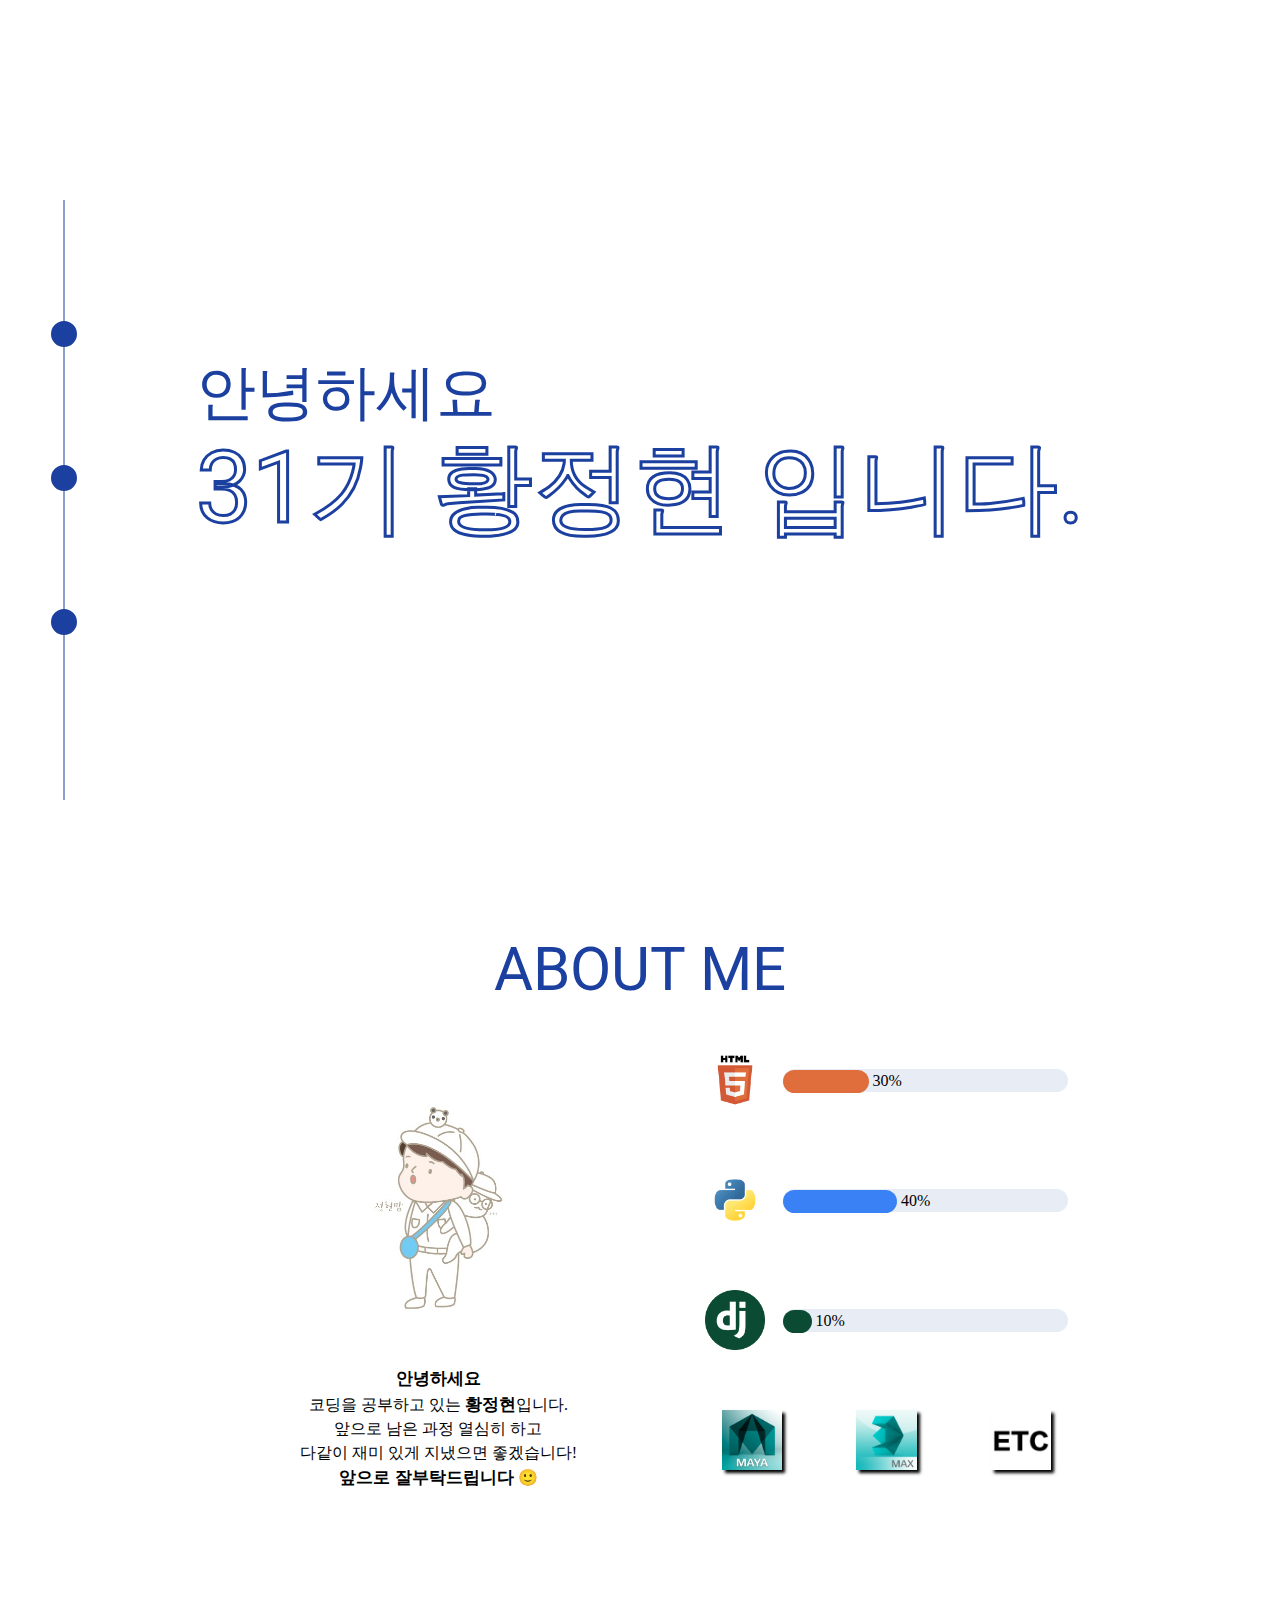
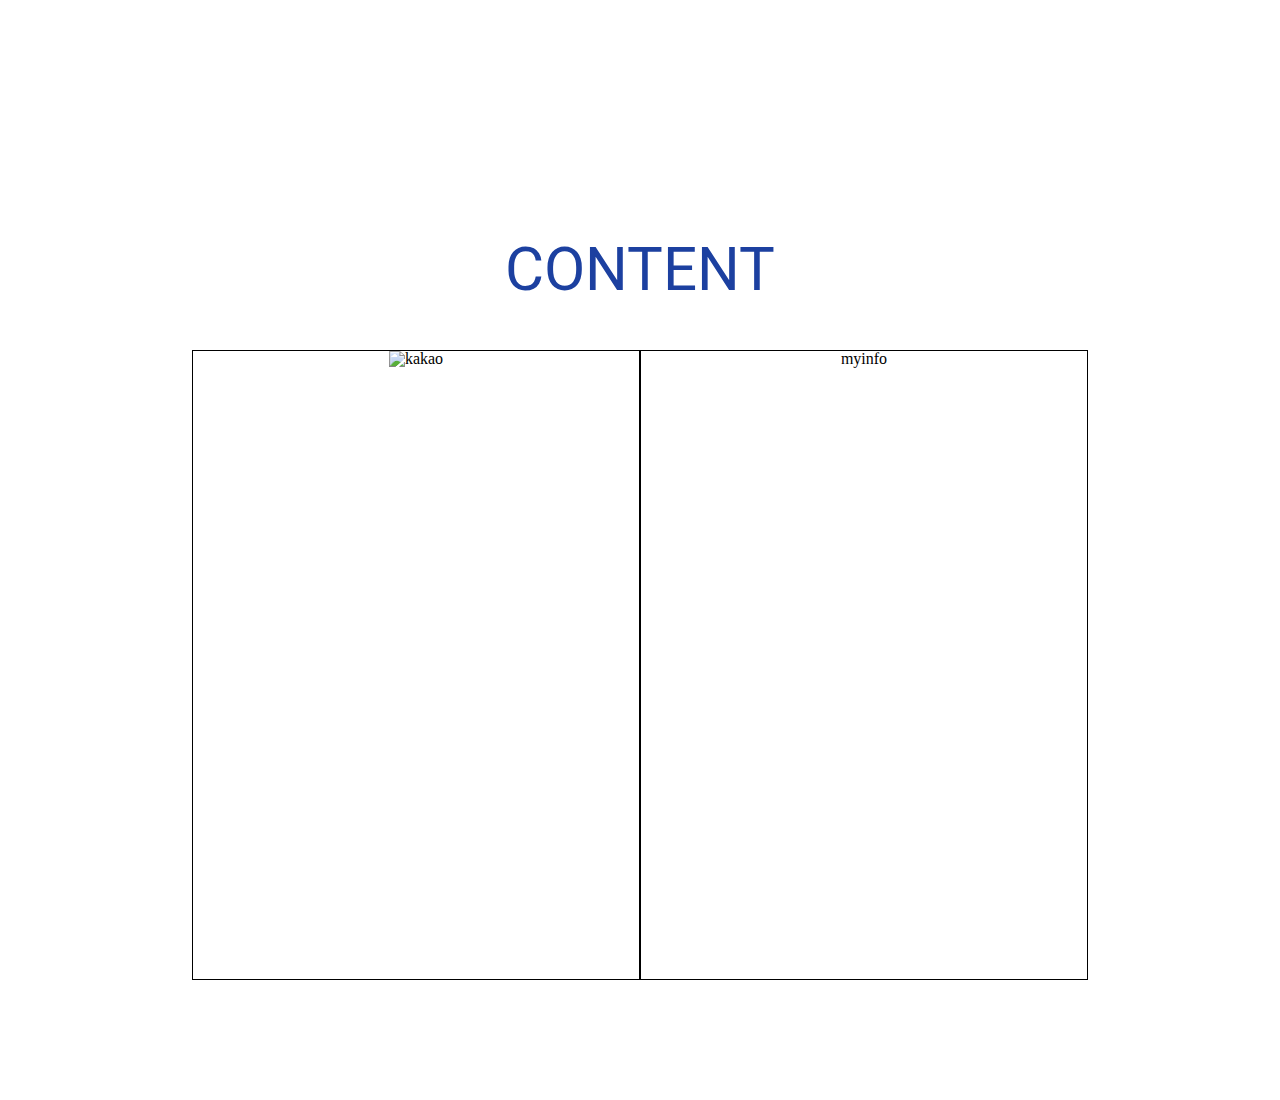
==== index.html @ 7efb4381 "main > index file" ====
<!DOCTYPE html>
<html lang="en">
<head>
    <meta charset="UTF-8">
    <meta http-equiv="X-UA-Compatible" content="IE=edge">
    <meta name="viewport" content="width=device-width, initial-scale=1.0">
    <title>HOLA💃</title>
    <!-- CSS -->
    <link rel="stylesheet" href="css/reset.css">
    <link rel="stylesheet" href="css/main.css">
    <link rel="stylesheet" href="css/header.css">
    <!-- GOOGLEFONT -->
    <link rel="preconnect" href="https://fonts.googleapis.com">
    <link rel="preconnect" href="https://fonts.gstatic.com" crossorigin>
    <link href="https://fonts.googleapis.com/css2?family=Roboto:ital,wght@1,700&display=swap" rel="stylesheet">
</head>
<body>
    <header>
        <div class="header_div header-vertical" data-aos="fade-right" data-aos-duration="1000">
            <nav>
                <ul class="gnb text-en">
                    <li class="menu active"><a href="#intro"><span>HOME</span></a></li>
                    <li class="menu active"><a href="#me"><span>ABOUT</span></a></li>
                    <li class="menu active"><a href="#call"><span>CONTENT</span></a></li>
                </ul>
            </nav>
        </div>
    </header>
    <div>
        <main>
            <section class="main page" id="intro">
                <div class="text_box">
                    <h2 class="text_h2">안녕하세요</h2>
                    <h1 class="text_h1">31기 <b>황정현</b> 입니다.</h1>
                </div>
            </section>
            <section class="about page" id="me">
                <div class="about_title">
                    <h2 class="text_h2">ABOUT ME</h2>
                </div>
                <div class="about_content">
                    <div class="introduce">
                        <div class="picture"><img src="img/profile.jpeg" alt="img" class="profile"></div>
                        <div class="me_text">
                            <h2><b>안녕하세요</b><br> 
                                코딩을 공부하고 있는 <b>황정현</b>입니다.<br>
                                앞으로 남은 과정 열심히 하고<br>
                                다같이 재미 있게 지냈으면 좋겠습니다!<br>
                                <b>앞으로 잘부탁드립니다</b> 🙂
                            </h2>
                        </div>
                    </div>
                    <div class="skill_box">
                        <div class="skill html">
                            <img src="./img/HTML.png" alt="html"></img>
                            <div class="skill_bar">
                                <div class="skill_bar gauge"></div>
                                    <span class="gauge_span">30%</span>
                            </div>
                    </div>
                        <div class="skill python">
                            <img src="./img/python.png" alt="html"></img>
                            <div class="skill_bar">
                                <div class="skill_bar gauge"></div>
                                <span class="gauge_span">40%</span>
                                
                            </div>
                        </div>
                        <div class="skill django">
                            <img src="./img/django.png" alt="html"></img>
                            <div class="skill_bar">
                                <div class="skill_bar gauge"></div>
                                <span class="gauge_span">10%</span>
                            </div>
                        </div>
                        <div class="skill etc_skill">
                            <div class="etc_img"><img src="./img/maya.png" alt="maya"></img></div>
                            <div class="etc_img"><img src="./img/max.png" alt="max"></img></div>
                            <div class="etc_img"><img src="./img/etc.png" alt="etc"></img></div>
                        </div>
                    </div>
                </div>
            </section>
            <section class="content page" id = "call">
                <div class="about_title content_title">
                    <h2 class="text_h2">CONTENT</h2>
                </div>
                <div class="about_content">
                    <div class="content_box introduce kakao">
                        <img src="" alt="kakao">
                    </div>
                    <div class="content_box introduce etc mine">myinfo</div>
                </div>
            </section>
        </main>
    </div>
</body>
</html>
---- css/main.css ----
.page{
    height: 100vh;
    position: relative;
}

#intro{
    background-color: #fff;
}
.main{
    display: flex;
    align-items: center;
    justify-content: center;
}
.text_box{
    font-size: 100px;
    font-family: 'Jua', sans-serif;
    color: white;
    font-family: 'Roboto', sans-serif;
}
.text_h1{
    -webkit-text-stroke: 3px #1c40a0;
}
.main b{
    -webkit-text-stroke: 3px #1c40a0;
    
}
.main b:hover{
    font-size: 100;
    color: #1c40a0;
    transition:cubic-bezier(0.39, 0.575, 0.565, 1) 2s;
    -webkit-text-stroke: 3px #1c40a0;
}
.text_h2{
    font-size: 60px;
    padding-bottom: 15px;
    color:#1c40a0;
    font-family: 'Roboto', sans-serif;
}

.about_title{
    display: block;
    width: 100%;
    padding-top: 40px;
    text-align: center;
    font-family: 'Roboto', sans-serif;
}

.about_content {
    width: 70%;
    height: 70%;
    margin: 35px auto;
    display: flex;
}
.introduce{
    width: calc(100%/2);
    padding: 0 5%;
    text-align: center;
    display: inline-block;
    
}
.picture{
    overflow: hidden;
    width: 300px;
    height: 300px;
    border-radius: 70%;
    margin: 2% auto;
}
.profile{
    width: 100%;
    height: 100%;
    object-fit: cover;
}
.me_text{
    height: 40%;
    line-height: 1.5;   
}
.me_text b{
    font-weight: 800;
    font-size: 17px;
}

.skill_box{
    width: calc(100%/2);
    display: inline-block;
    vertical-align: top;
}

.skill{
    width: 90%;
    margin: 0 auto 60px;
    display: flex;
    align-items: center;
}
.skill > img{
    width: 60px;
    vertical-align: middle;
    margin-right: 5%;
}
.skill_bar{
    display: inline-block;
    vertical-align: middle;
    width: 79%;
    background-color: rgba(28,64,160,0.1);
    border-radius: 25px;
    height: 23px;
    line-height: 24px;
}
.etc_skill{
    margin:0 auto;
    width: 100%;
    white-space: nowrap;
    align-items: center;
}
.etc_img {
    width: calc(100%/3);
    display: inline-block;
    text-align: center;
}

.etc_img > img{
    width: 45%;
    height: 45%;
    box-shadow: 3px 3px 3px #000;
}

.html .skill_bar .gauge{
    background-color: #E06D3C;
    width: 30%;
}
.python .skill_bar .gauge{
    background-color: #3B81F6;
    width: 40%;
}
.django .skill_bar .gauge{
    background-color: #0B4B33;
    width: 10%;
}
.gauge_span{
    display: inline-block;
    left: 100%;
    height: 100%;
    top: 0;
}
.content_box{
    padding: 0;
    border: 1px solid black;
}
---- css/header.css ----
.header_div {
    height: 100vh;
    position: fixed;
    z-index: 444;
    top: 100px;
    left: 5%;
 }
 
 .header_div h1 a {
    display: block;
    width: 150px;
    font-family: 'Roboto', sans-serif;
 }
 
 nav::before {
    content: '';
    display: block;
    height: calc(100% - 300px);
    width: 2px;
    background-color: rgba(28, 64, 160, 0.5);
    position: absolute;
    top: 100px;
    left: 50%;
    transform: translateX(-50%);
 }

 
 nav .gnb {
    position: absolute;
    top: 58%;
    left: 50%;
    transform: translate(-50%, -50%);
    height: 80%;
    font-size: 0;
 }
 
 nav .gnb li {
    width: 30px;
    height: 20%;
    text-align: center;
    position: relative;
 }
 
 nav .gnb li a {
    width: 20px;
    height: 20px;
    border: 3px solid #1c40a0;
    background-color: #1c40a0;
    border-radius: 20px;
    position: absolute;
    top: 50%;
    left: 50%;
    transform: translate(-50%, -50%);
    transition: all 0.3s;
    display: block;
    overflow: hidden;
    text-decoration: none;
 }
 
 nav .gnb li:hover a,
 nav .gnb li.active a{
    background-color: #1c40a0;

 }
 
 
 nav .gnb li:hover a {
    background-color: #1c40a0;
    color: #fff7f8;
    width: 100px;
    height: 20px;
 }
 
 
 nav .gnb li span {
    display: none;
    font-size: 20px;
    color: #1c40a0;
 }

 
 nav .gnb li:hover span,
 nav .gnb li.active a span {
    display: block;
    width: 100%;
 }
 
 nav .gnb li:hover span {
    color: #fff7f8;
 }
 
 
 
 nav .gnb .mode img {
    width: 100%;
 }
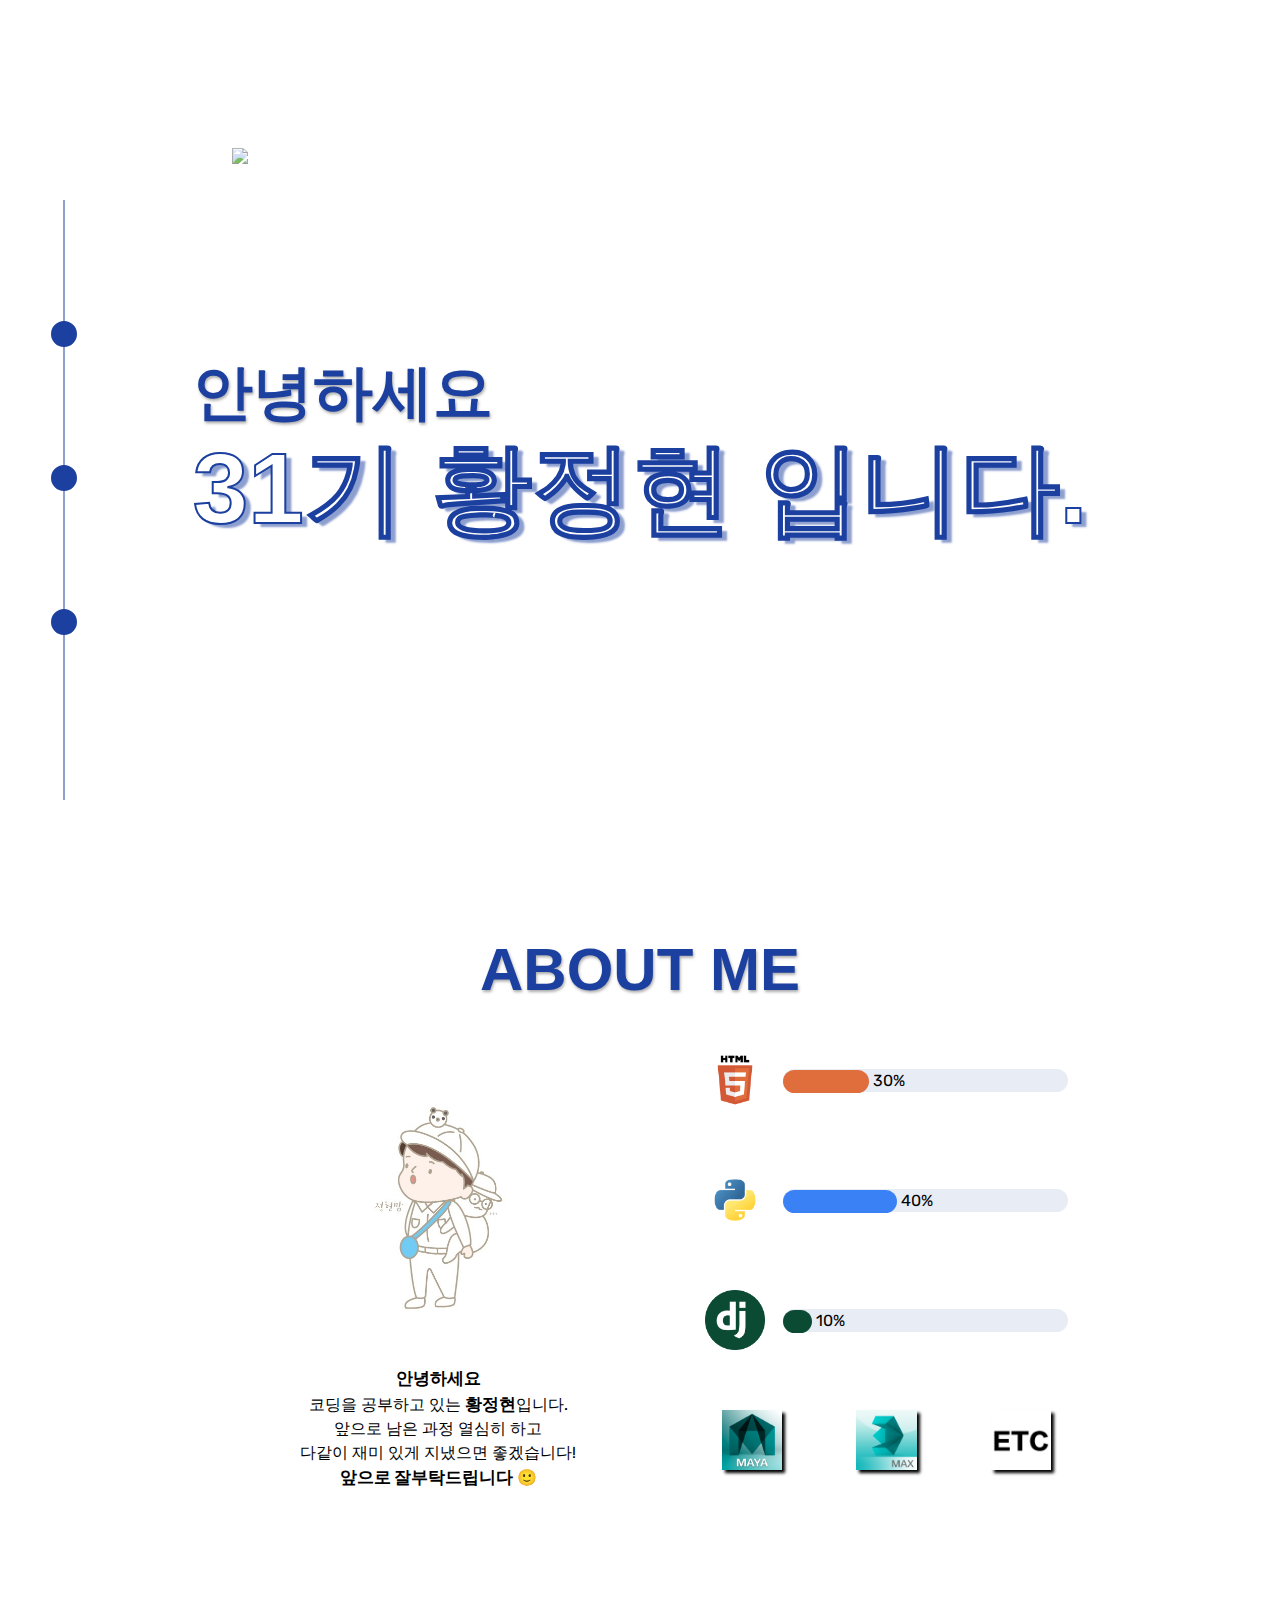
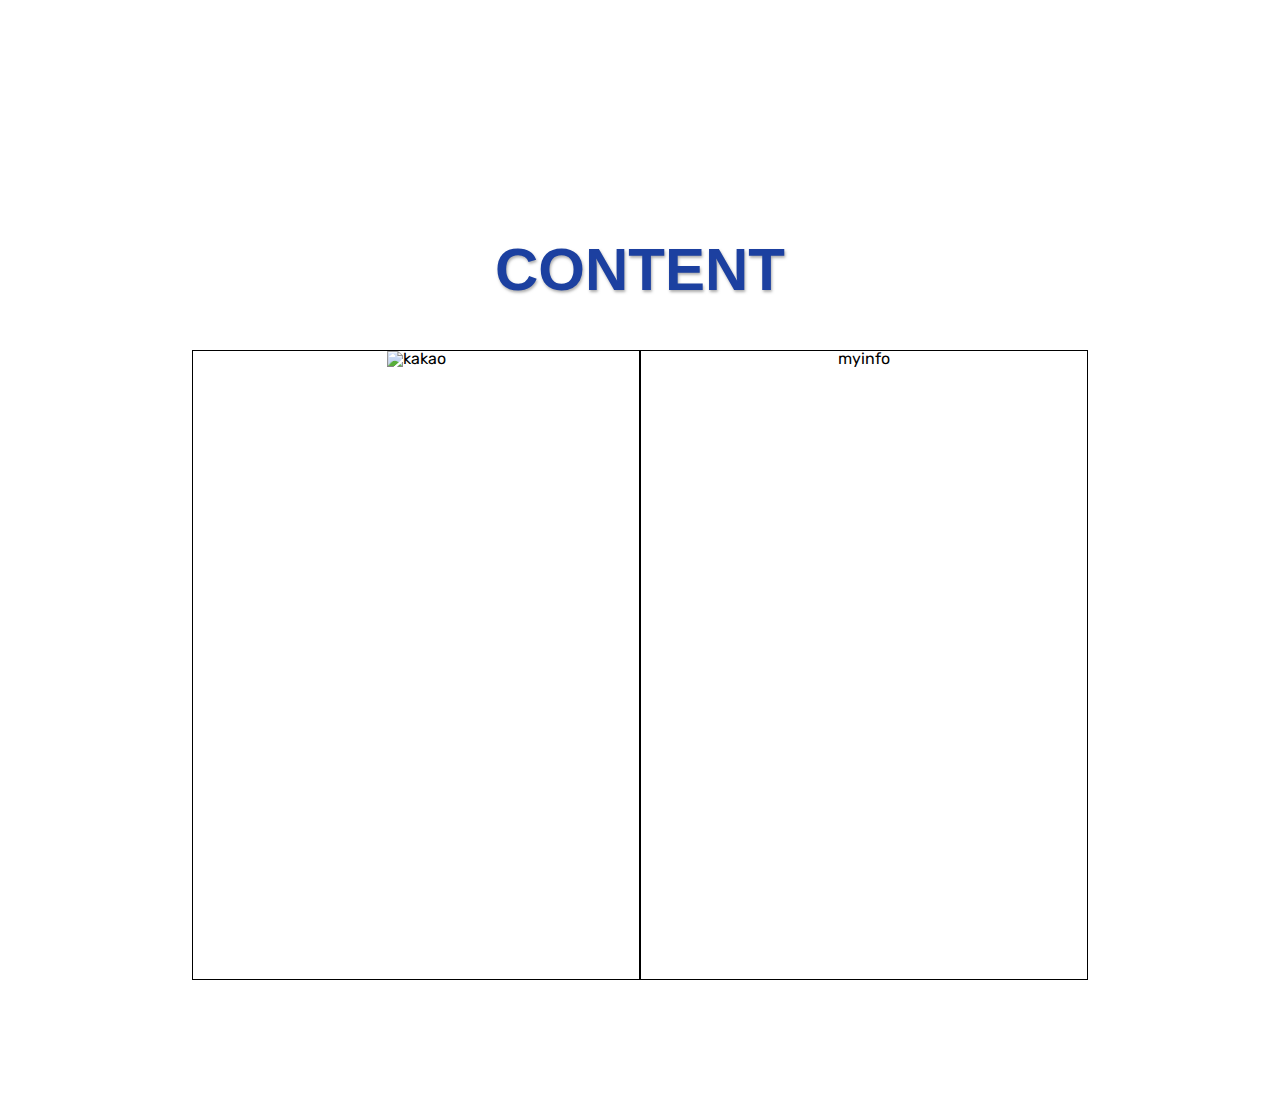
==== commit 84925e85: "add detail % slider" ====
--- a/index.html
+++ b/index.html
@@ -12,11 +12,17 @@
     <!-- GOOGLEFONT -->
     <link rel="preconnect" href="https://fonts.googleapis.com">
     <link rel="preconnect" href="https://fonts.gstatic.com" crossorigin>
-    <link href="https://fonts.googleapis.com/css2?family=Roboto:ital,wght@1,700&display=swap" rel="stylesheet">
+    <link href="https://fonts.googleapis.com/css2?family=Rubik&display=swap" rel="stylesheet">
+    <!-- AOS -->
+    <link href="https://unpkg.com/aos@2.3.1/dist/aos.css" rel="stylesheet">
+    <script src="https://unpkg.com/aos@2.3.1/dist/aos.js"></script>
 </head>
 <body>
     <header>
-        <div class="header_div header-vertical" data-aos="fade-right" data-aos-duration="1000">
+        <script>
+            AOS.init();
+        </script>
+        <div class="header_div" data-aos="fade-right" data-duration="400" data-aos-delay="0" cz-shortcut-listen="true">
             <nav>
                 <ul class="gnb text-en">
                     <li class="menu active"><a href="#intro"><span>HOME</span></a></li>
@@ -28,13 +34,18 @@
     </header>
     <div>
         <main>
-            <section class="main page" id="intro">
+            <section class="main page" id="intro" >
                 <div class="text_box">
-                    <h2 class="text_h2">안녕하세요</h2>
-                    <h1 class="text_h1">31기 <b>황정현</b> 입니다.</h1>
+                    <div class="back_img_box">
+                        <img src="img/paint.png" alt="paint">
+                    </div>
+                    <div class="back_text_box">
+                        <h2 class="text_h2">안녕하세요</h2>
+                        <h1 class="text_h1">31기 <b>황정현</b> 입니다.</h1>
+                    </div>
                 </div>
             </section>
-            <section class="about page" id="me">
+            <section class="about page" id="me" >
                 <div class="about_title">
                     <h2 class="text_h2">ABOUT ME</h2>
                 </div>
--- a/css/main.css
+++ b/css/main.css
@@ -1,6 +1,7 @@
 .page{
     height: 100vh;
     position: relative;
+    
 }
 
 #intro{
@@ -10,31 +11,41 @@
     display: flex;
     align-items: center;
     justify-content: center;
+    position:relative
 }
 .text_box{
     font-size: 100px;
     font-family: 'Jua', sans-serif;
     color: white;
     font-family: 'Roboto', sans-serif;
+    position: relative;
+}
+.back_img_box{
+    position:absolute;
+}
+.back_img_box > img{
+    width: 800px;
+    height: 544px;
+    bottom: 215px;
+    position: relative;
+    left: 39px;
+    opacity: 80%;
+}
+.back_text_box{
+    position: inherit;
 }
 .text_h1{
-    -webkit-text-stroke: 3px #1c40a0;
-}
-.main b{
-    -webkit-text-stroke: 3px #1c40a0;
-    
-}
-.main b:hover{
-    font-size: 100;
-    color: #1c40a0;
-    transition:cubic-bezier(0.39, 0.575, 0.565, 1) 2s;
-    -webkit-text-stroke: 3px #1c40a0;
+    -webkit-text-stroke: 2px #1c40a0;
+    font-weight: bold;
+    text-shadow: 6px 4px 2px #1c3fa080;
 }
 .text_h2{
     font-size: 60px;
     padding-bottom: 15px;
     color:#1c40a0;
     font-family: 'Roboto', sans-serif;
+    font-weight: bold;
+    text-shadow: 1px 2px 3px rgba(128, 128, 128, 0.651);
 }
 
 .about_title{
--- a/css/header.css
+++ b/css/header.css
@@ -1,15 +1,21 @@
+html{
+   scroll-behavior: smooth;
+   font-family: 'Rubik', sans-serif;
+}
 .header_div {
     height: 100vh;
     position: fixed;
     z-index: 444;
     top: 100px;
     left: 5%;
- }
+    scroll-behavior: smooth;
+}
  
  .header_div h1 a {
     display: block;
     width: 150px;
     font-family: 'Roboto', sans-serif;
+    
  }
  
  nav::before {
@@ -39,6 +45,7 @@
     height: 20%;
     text-align: center;
     position: relative;
+    
  }
  
  nav .gnb li a {
@@ -55,6 +62,7 @@
     display: block;
     overflow: hidden;
     text-decoration: none;
+    
  }
  
  nav .gnb li:hover a,
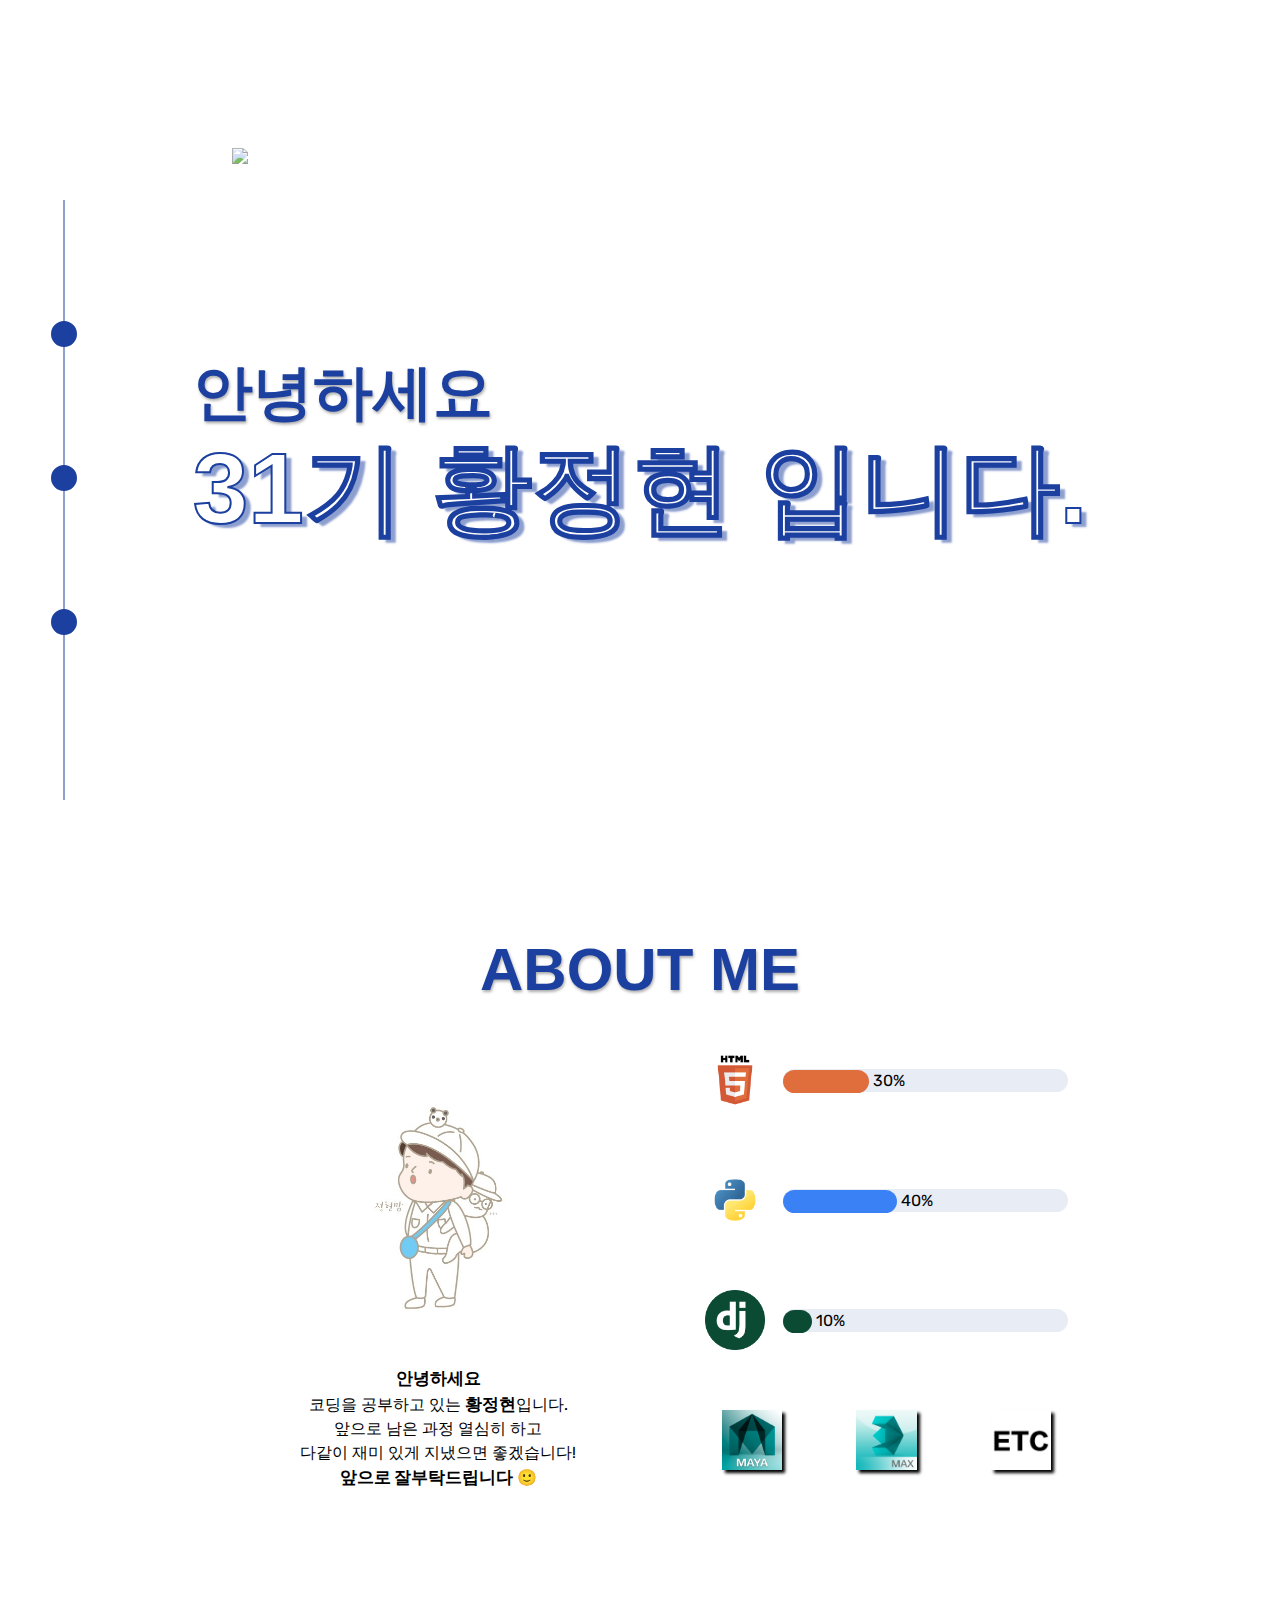
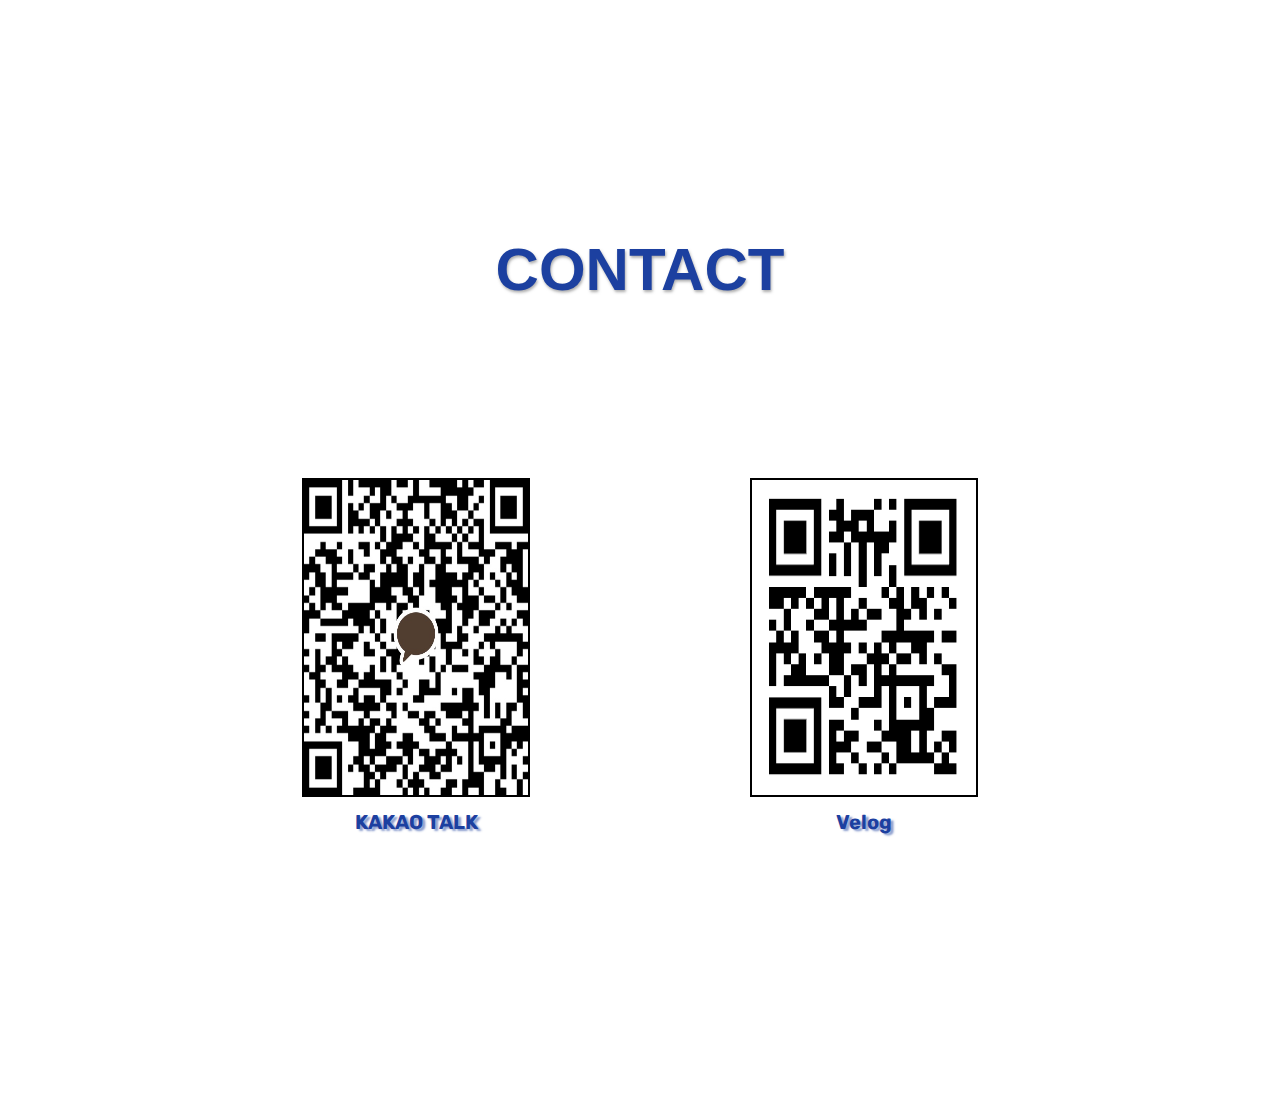
==== commit d7bd9224: "add conect" ====
--- a/index.html
+++ b/index.html
@@ -26,8 +26,8 @@
             <nav>
                 <ul class="gnb text-en">
                     <li class="menu active"><a href="#intro"><span>HOME</span></a></li>
-                    <li class="menu active"><a href="#me"><span>ABOUT</span></a></li>
-                    <li class="menu active"><a href="#call"><span>CONTENT</span></a></li>
+                    <li class="menu active"><a href="#me"><span>ABOUT&nbsp;ME</span></a></li>
+                    <li class="menu active"><a href="#call"><span>CONTACT</span></a></li>
                 </ul>
             </nav>
         </div>
@@ -94,13 +94,25 @@
             </section>
             <section class="content page" id = "call">
                 <div class="about_title content_title">
-                    <h2 class="text_h2">CONTENT</h2>
+                    <h2 class="text_h2">CONTACT</h2>
                 </div>
                 <div class="about_content">
-                    <div class="content_box introduce kakao">
-                        <img src="" alt="kakao">
+                    <div class="content_box kakao">
+                        <div class="qr_box">
+                            <img src="/img/KakaoTalk_Photo_2022-01-15-23-15-19.jpeg" alt="qr">
+                        </div>
+                        <div class="message_box">
+                            <h1>KAKAO TALK</h1>
+                        </div>
                     </div>
-                    <div class="content_box introduce etc mine">myinfo</div>
+                    <div class="content_box myinfo">
+                        <div class="qr_box">
+                            <img src="/img/velog_QR.png" alt="Velog">
+                        </div>
+                        <div class="message_box">
+                            <h1>Velog</h1>
+                        </div>
+                    </div>                                                            
                 </div>
             </section>
         </main>
--- a/css/main.css
+++ b/css/main.css
@@ -1,7 +1,6 @@
 .page{
     height: 100vh;
     position: relative;
-    
 }
 
 #intro{
@@ -153,7 +152,39 @@
     top: 0;
 }
 .content_box{
-    padding: 0;
-    border: 1px solid black;
+    width: calc(100%/2);
+    display: flex;
+    align-items: center;
+    justify-content: center;
+    flex-direction: column;
+}
+.qr_box{
+    width: calc(100%/2);
+    height: calc(100%/2);
+    left: -50%;
+    display: flex;
+    align-items: center;
+    justify-content: center;
+    margin-top: 45px;
+    border: 2px solid black;
+}
+.qr_box > img {
+    width: 100%;
+    height: 100%;
 }
 
+.message_box{
+    width: 200px;
+    height: 100px;
+    display: inline-block;
+    justify-content: center;
+    align-items: center;
+    text-align: center;
+}
+.message_box > h1{
+    font-weight:bolder;
+    color: #1c40a0;
+    font-size: 20px;
+    margin-top: 15px;
+    text-shadow: 3px 2px 2px #1c3fa080;
+}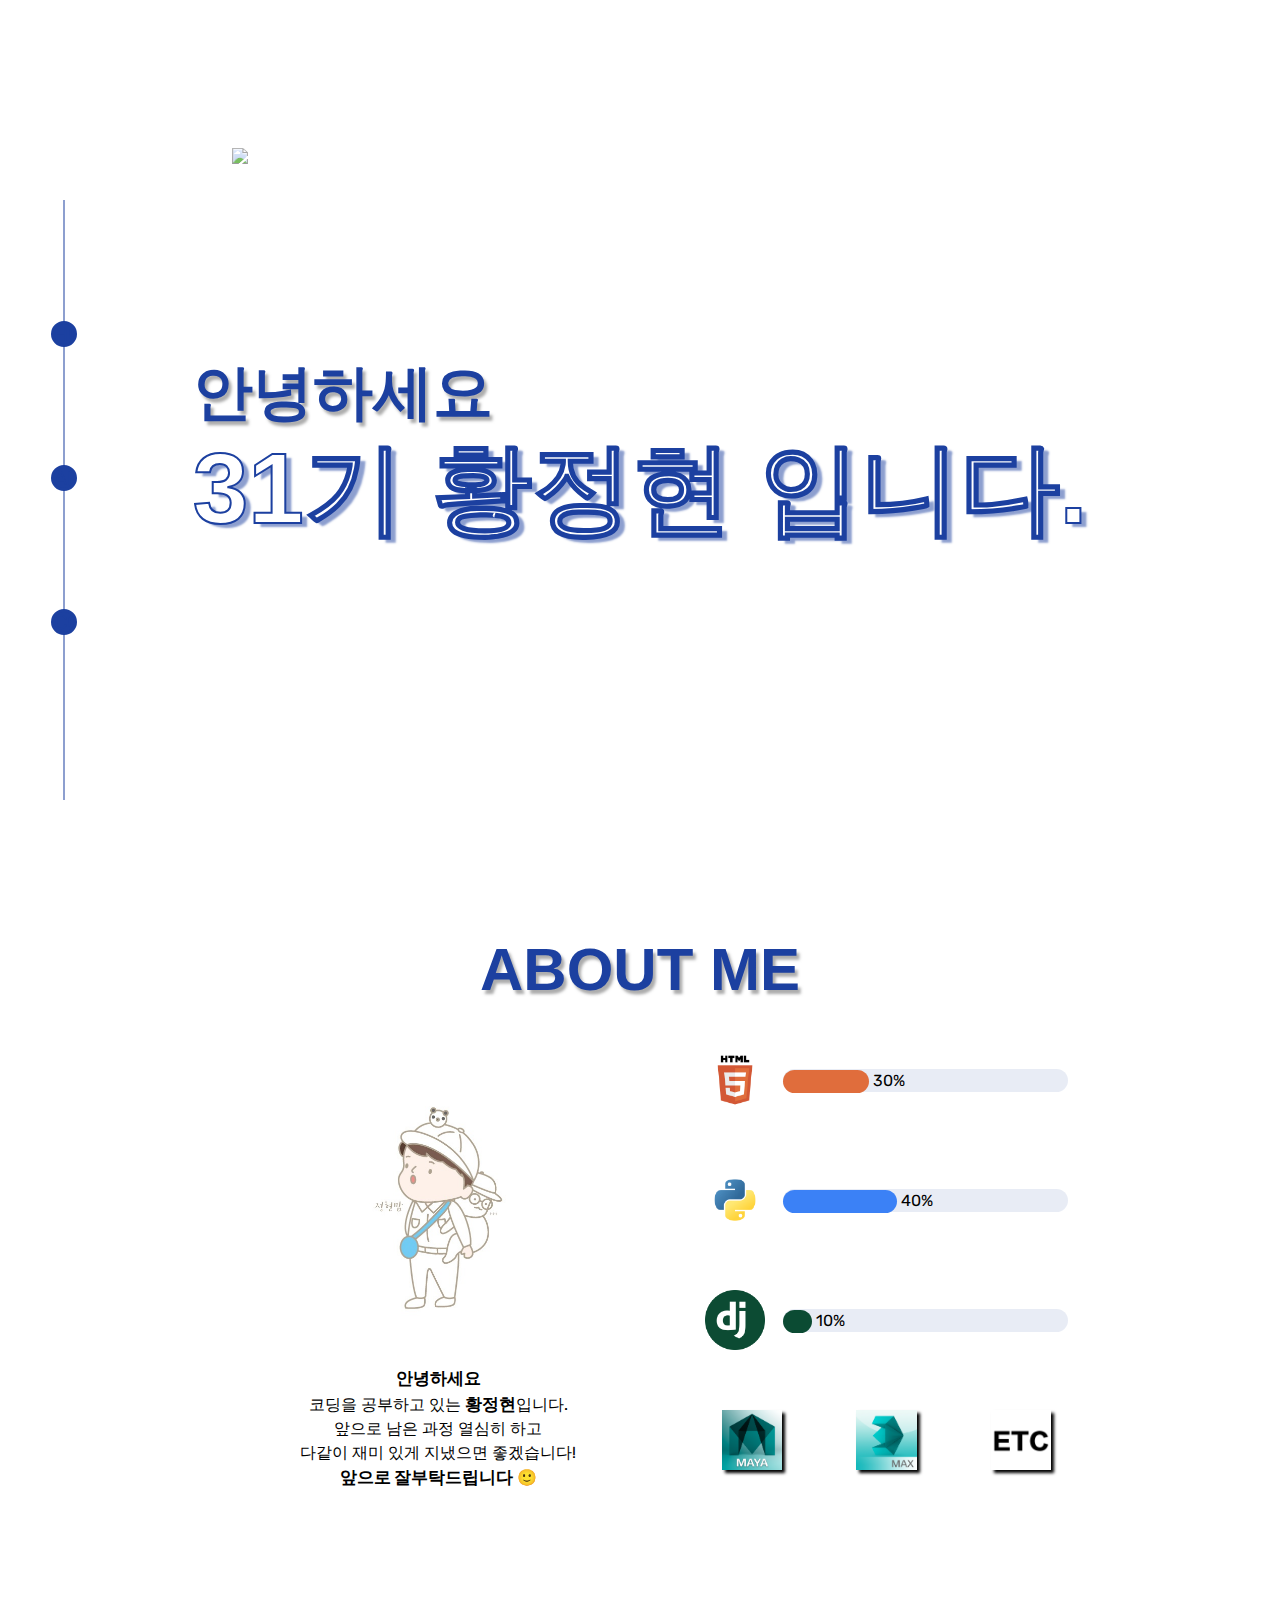
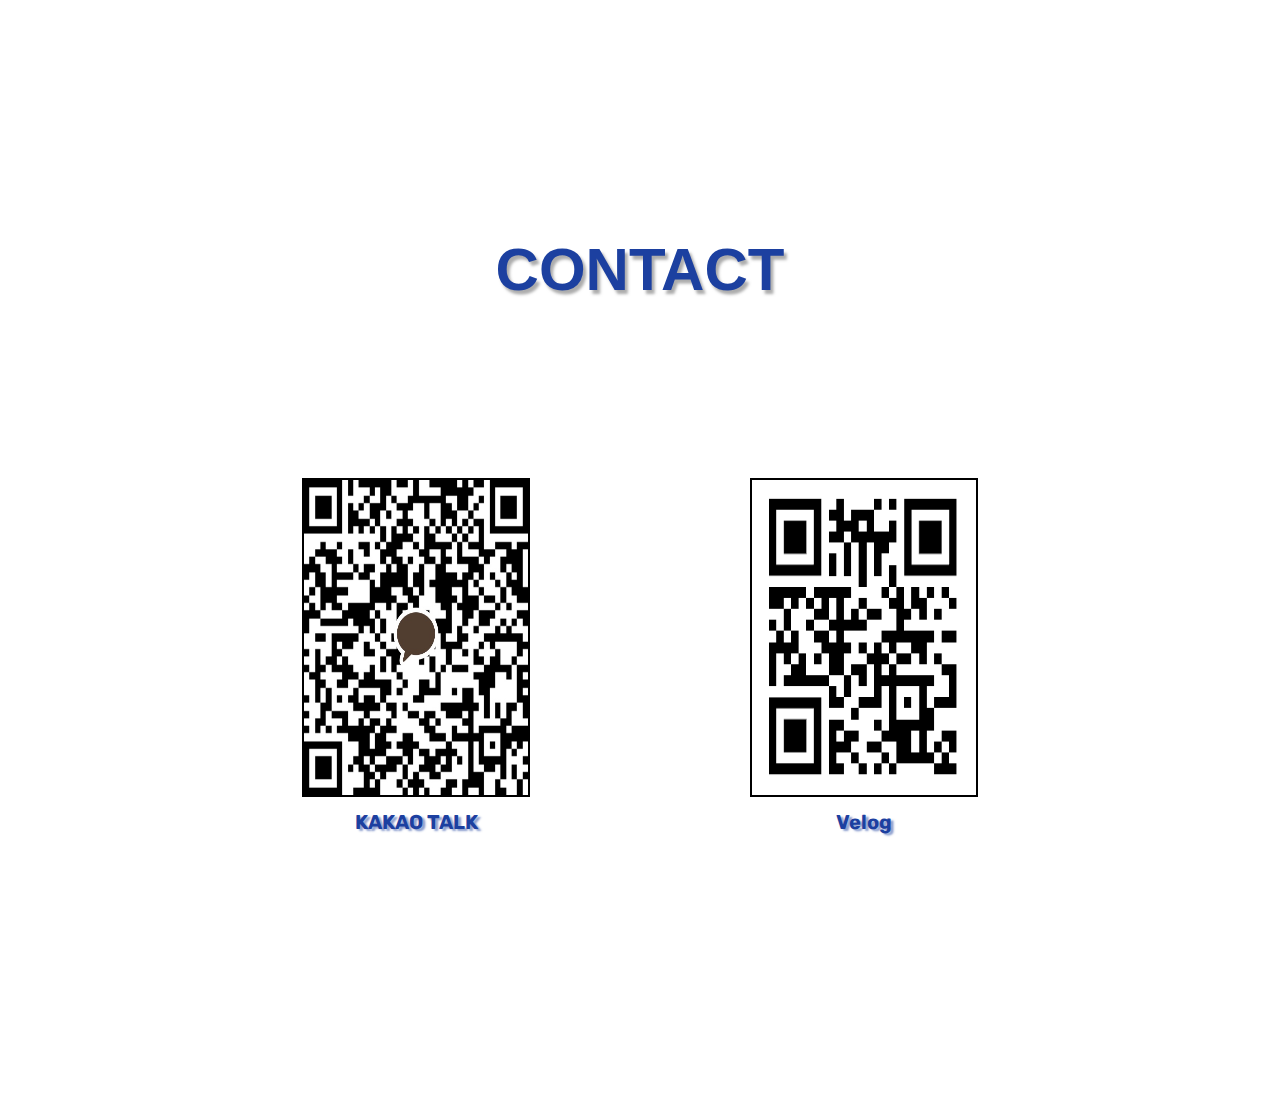
==== commit 950bb8cc: "qr" ====
--- a/index.html
+++ b/index.html
@@ -99,7 +99,7 @@
                 <div class="about_content">
                     <div class="content_box kakao">
                         <div class="qr_box">
-                            <img src="/img/KakaoTalk_Photo_2022-01-15-23-15-19.jpeg" alt="qr">
+                            <img src="/img/KakaoTalk_Photo.jpeg" alt="qr">
                         </div>
                         <div class="message_box">
                             <h1>KAKAO TALK</h1>
--- a/css/main.css
+++ b/css/main.css
@@ -44,7 +44,7 @@
     color:#1c40a0;
     font-family: 'Roboto', sans-serif;
     font-weight: bold;
-    text-shadow: 1px 2px 3px rgba(128, 128, 128, 0.651);
+    text-shadow: 3px 4px 3px rgb(128 128 128 / 65%)
 }
 
 .about_title{
